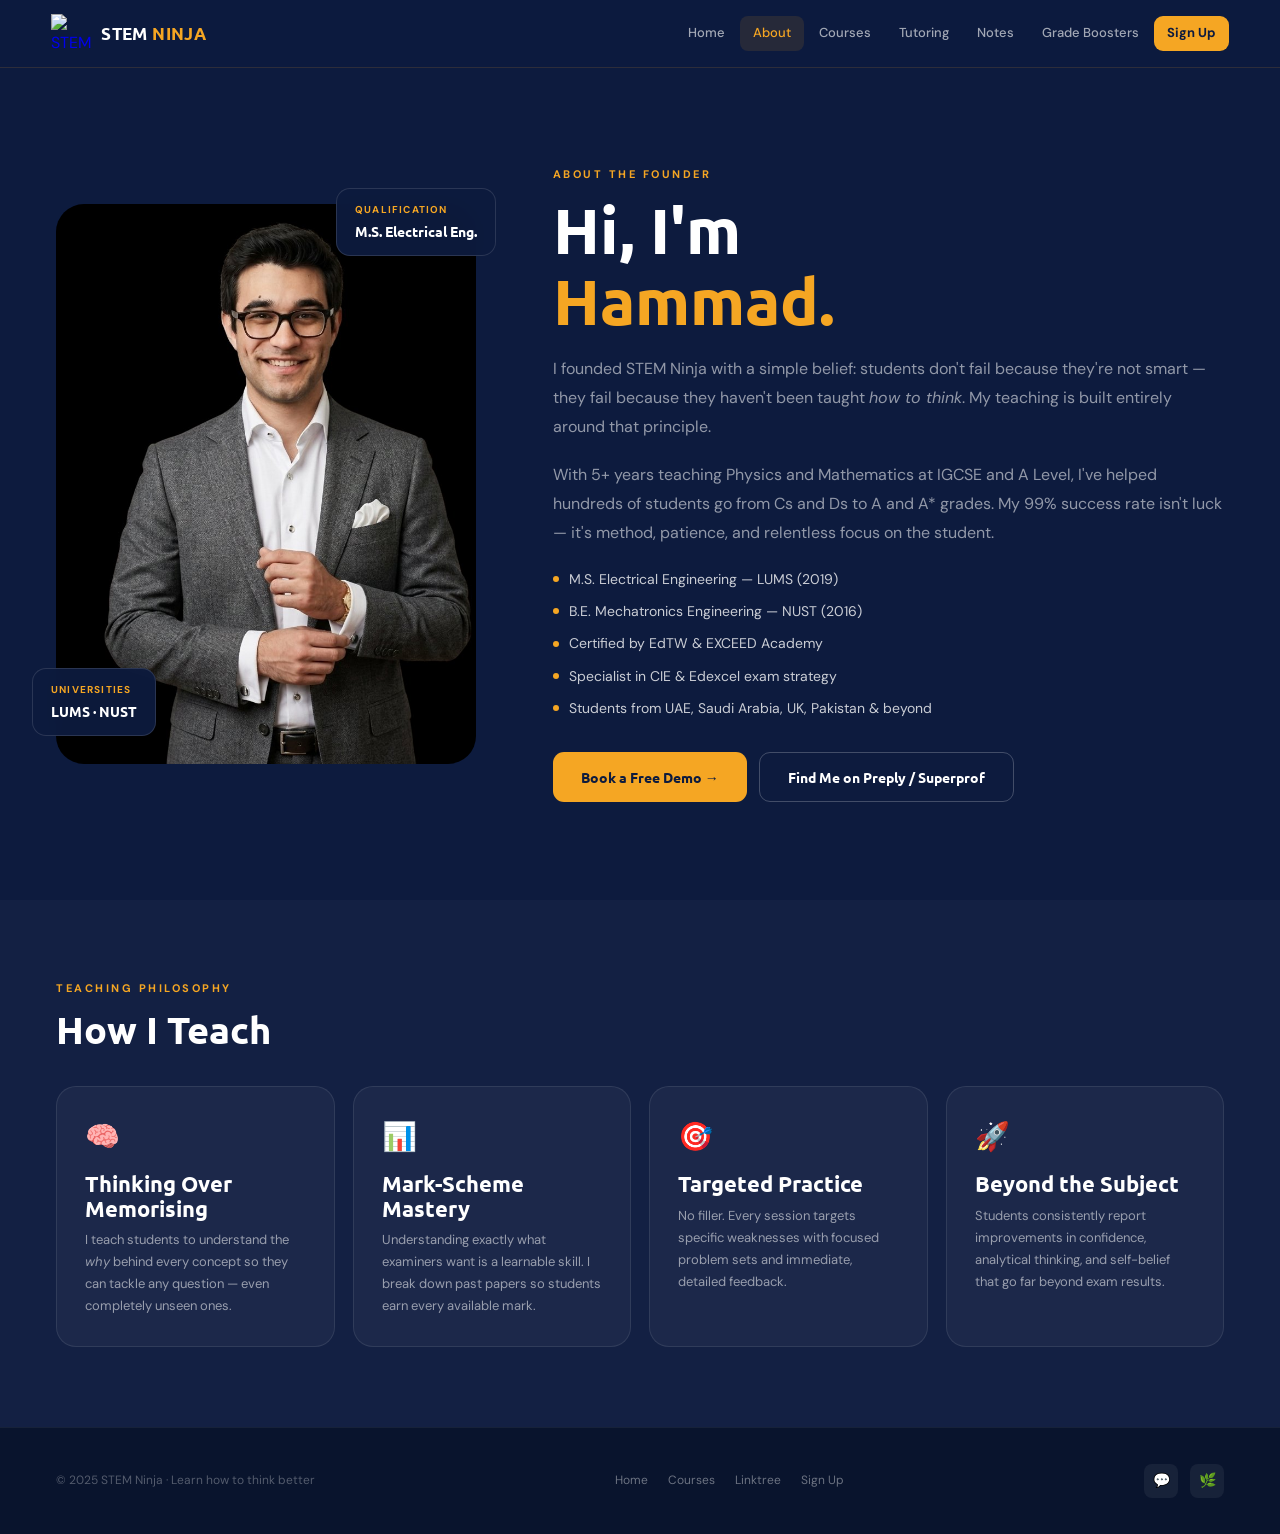
==== pages/about.html @ 081ce27f "Add files via upload" ====
<!DOCTYPE html>
<html lang="en">
<head>
<meta charset="UTF-8">
<meta name="viewport" content="width=device-width, initial-scale=1.0">
<title>About — STEM Ninja</title>
<link rel="stylesheet" href="../assets/style.css">
<style>
.about-hero {
  padding: clamp(52px,8vw,88px) clamp(16px,5vw,56px);
  display: grid;
  grid-template-columns: 420px 1fr;
  gap: clamp(32px,6vw,80px);
  align-items: center;
  min-height: calc(100vh - 68px);
}
.photo-wrap { position:relative; }
.photo-frame {
  width:100%;
  aspect-ratio: 3/4;
  border-radius: 28px;
  overflow: hidden;
  background: transparent;
  position: relative;
}
.photo-frame img {
  width:100%; height:100%;
  object-fit: cover;
  object-position: center top;
  display:block;
}
.photo-credential {
  position:absolute;
  background: rgba(13,27,62,.94);
  border:1px solid rgba(255,255,255,.12);
  border-radius:14px; padding:13px 18px;
  backdrop-filter:blur(12px);
}
.photo-credential.tr { top:-16px; right:-20px; }
.photo-credential.bl { bottom:28px; left:-24px; }
.cred-label { font-size:10px; font-weight:700; letter-spacing:1.2px; text-transform:uppercase; color:var(--gold); }
.cred-value { font-family:'Ubuntu',sans-serif; font-weight:700; font-size:14px; margin-top:2px; }

.about-body { font-size:16px; line-height:1.8; color:var(--muted); margin-bottom:20px; }
.quals { display:flex; flex-direction:column; gap:10px; margin-bottom:32px; }
.qual { display:flex; align-items:center; gap:10px; font-size:14px; color:rgba(255,255,255,.78); }
.qual-dot { width:6px; height:6px; border-radius:50%; background:var(--gold); flex-shrink:0; }
.btn-row { display:flex; gap:12px; flex-wrap:wrap; }

.phil-section { padding: clamp(48px,7vw,80px) clamp(16px,5vw,56px); background:rgba(255,255,255,.025); }
.phil-grid { display:grid; grid-template-columns:repeat(auto-fit,minmax(260px,1fr)); gap:18px; margin-top:36px; }
.phil-card { padding:28px; }
.phil-icon { font-size:28px; margin-bottom:12px; }
.phil-card h3 { margin-bottom:8px; }
.phil-card p { font-size:13px; color:var(--muted); line-height:1.7; }

@media(max-width:900px) {
  .about-hero { grid-template-columns:1fr; }
  .photo-frame { max-width:340px; margin:0 auto; }
  .photo-credential.tr { top:-10px; right:-8px; }
  .photo-credential.bl { bottom:16px; left:-8px; }
}
</style>
</head>
<body>
<div id="nav-placeholder"></div>
<div class="page-wrap">

  <section class="about-hero">
    <div class="photo-wrap">
      <div class="photo-frame">
        <img src="../assets/hammad_grey.png" alt="Hammad Iftikhar — Founder of STEM Ninja">
      </div>
      <div class="photo-credential tr">
        <div class="cred-label">Qualification</div>
        <div class="cred-value">M.S. Electrical Eng.</div>
      </div>
      <div class="photo-credential bl">
        <div class="cred-label">Universities</div>
        <div class="cred-value">LUMS · NUST</div>
      </div>
    </div>

    <div>
      <span class="label">About the Founder</span>
      <h1 style="margin-bottom:18px">Hi, I'm<br><span style="color:var(--gold)">Hammad.</span></h1>
      <p class="about-body">
        I founded STEM Ninja with a simple belief: students don't fail because they're not smart — they fail because they haven't been taught <em>how to think</em>. My teaching is built entirely around that principle.
      </p>
      <p class="about-body">
        With 5+ years teaching Physics and Mathematics at IGCSE and A Level, I've helped hundreds of students go from Cs and Ds to A and A* grades. My 99% success rate isn't luck — it's method, patience, and relentless focus on the student.
      </p>
      <div class="quals">
        <div class="qual"><div class="qual-dot"></div>M.S. Electrical Engineering — LUMS (2019)</div>
        <div class="qual"><div class="qual-dot"></div>B.E. Mechatronics Engineering — NUST (2016)</div>
        <div class="qual"><div class="qual-dot"></div>Certified by EdTW &amp; EXCEED Academy</div>
        <div class="qual"><div class="qual-dot"></div>Specialist in CIE &amp; Edexcel exam strategy</div>
        <div class="qual"><div class="qual-dot"></div>Students from UAE, Saudi Arabia, UK, Pakistan &amp; beyond</div>
      </div>
      <div class="btn-row">
        <a class="btn btn-gold"    href="signup.html">Book a Free Demo →</a>
        <a class="btn btn-outline" href="tutoring.html">Find Me on Preply / Superprof</a>
      </div>
    </div>
  </section>

  <section class="phil-section">
    <span class="label">Teaching Philosophy</span>
    <h2>How I Teach</h2>
    <div class="phil-grid">
      <div class="card phil-card">
        <div class="phil-icon">🧠</div>
        <h3>Thinking Over Memorising</h3>
        <p>I teach students to understand the <em>why</em> behind every concept so they can tackle any question — even completely unseen ones.</p>
      </div>
      <div class="card phil-card">
        <div class="phil-icon">📊</div>
        <h3>Mark-Scheme Mastery</h3>
        <p>Understanding exactly what examiners want is a learnable skill. I break down past papers so students earn every available mark.</p>
      </div>
      <div class="card phil-card">
        <div class="phil-icon">🎯</div>
        <h3>Targeted Practice</h3>
        <p>No filler. Every session targets specific weaknesses with focused problem sets and immediate, detailed feedback.</p>
      </div>
      <div class="card phil-card">
        <div class="phil-icon">🚀</div>
        <h3>Beyond the Subject</h3>
        <p>Students consistently report improvements in confidence, analytical thinking, and self-belief that go far beyond exam results.</p>
      </div>
    </div>
  </section>

</div>

<footer>
  <p>© 2025 STEM Ninja · Learn how to think better</p>
  <div class="footer-links">
    <a href="../index.html">Home</a>
    <a href="courses.html">Courses</a>
    <a href="https://linktr.ee/stemninja" target="_blank">Linktree</a>
    <a href="signup.html">Sign Up</a>
  </div>
  <div class="footer-social">
    <a href="https://wa.me/923230109633" target="_blank">💬</a>
    <a href="https://linktr.ee/stemninja" target="_blank">🌿</a>
  </div>
</footer>

<script src="../assets/nav.js"></script>
</body>
</html>
---- assets/style.css ----
/* ═══════════════════════════════════════
   STEM NINJA — Global Stylesheet
   Font: Ubuntu (headings) + DM Sans (body)
═══════════════════════════════════════ */
@import url('https://fonts.googleapis.com/css2?family=Ubuntu:ital,wght@0,300;0,400;0,500;0,700;1,400&family=DM+Sans:opsz,wght@9..40,300;9..40,400;9..40,500&display=swap');

:root {
  --navy:     #0d1b3e;
  --navy-mid: #152652;
  --gold:     #f5a623;
  --gold-lt:  #ffd06a;
  --red:      #e8394a;
  --white:    #ffffff;
  --off:      #f7f5f0;
  --muted:    rgba(255,255,255,0.55);
  --border:   rgba(255,255,255,0.09);
}

/* ── RESET ── */
*, *::before, *::after { margin:0; padding:0; box-sizing:border-box; }
html { scroll-behavior:smooth; }
body {
  font-family: 'DM Sans', sans-serif;
  background: var(--navy);
  color: var(--white);
  min-height: 100vh;
  overflow-x: hidden;
  font-size: 16px;
  line-height: 1.6;
}
img { max-width:100%; display:block; }
a { text-decoration:none; }

/* ── NAV ── */
nav {
  position: fixed; top:0; left:0; right:0; z-index:200;
  height: 68px;
  display: flex; align-items: center; justify-content: space-between;
  padding: 0 clamp(16px, 4vw, 52px);
  background: rgba(13,27,62,0.97);
  backdrop-filter: blur(18px);
  border-bottom: 1px solid rgba(245,166,35,0.14);
}
.nav-logo {
  display: flex; align-items: center; gap: 10px;
  cursor: pointer; text-decoration: none;
  flex-shrink: 0;
}
.nav-logo img { height:40px; width:40px; object-fit:contain; }
.nav-logo-text {
  font-family: 'Ubuntu', sans-serif;
  font-weight: 700; font-size: 17px;
  color: var(--white); letter-spacing: 0.4px;
}
.nav-logo-text span { color: var(--gold); }

.nav-links {
  display: flex; align-items: center;
  gap: 2px; list-style: none;
}
.nav-links a {
  font-family: 'DM Sans', sans-serif;
  font-size: 13px; font-weight: 500;
  color: rgba(255,255,255,0.62);
  padding: 7px 13px; border-radius: 8px;
  transition: all .2s; cursor: pointer; display:block;
}
.nav-links a:hover,
.nav-links a.active { color:var(--white); background:rgba(245,166,35,0.11); }
.nav-links a.active  { color:var(--gold); }
.nav-cta {
  background: var(--gold) !important;
  color: var(--navy) !important;
  font-weight: 700 !important;
  border-radius: 9px !important;
}
.nav-cta:hover { background: var(--gold-lt) !important; }

/* Hamburger */
.nav-hamburger {
  display: none; flex-direction: column; gap:5px;
  background: none; border: none; cursor: pointer; padding: 4px;
}
.nav-hamburger span {
  display: block; width:24px; height:2px;
  background: var(--white); border-radius:2px;
  transition: all .3s;
}
.nav-mobile {
  display: none; flex-direction: column;
  background: rgba(13,27,62,0.98);
  border-bottom: 1px solid rgba(245,166,35,0.14);
  padding: 12px 20px 20px;
  position: fixed; top:68px; left:0; right:0; z-index:199;
}
.nav-mobile.open { display:flex; }
.nav-mobile a {
  font-size: 15px; font-weight: 500;
  color: rgba(255,255,255,0.72);
  padding: 11px 8px;
  border-bottom: 1px solid rgba(255,255,255,0.06);
  cursor: pointer;
}
.nav-mobile a.active { color:var(--gold); }
.nav-mobile a:last-child { border:none; }

/* ── PAGE WRAPPER ── */
.page-wrap { padding-top: 68px; min-height: 100vh; }

/* ── TYPOGRAPHY ── */
h1,h2,h3,h4 { font-family:'Ubuntu',sans-serif; line-height:1.12; }
h1 { font-size: clamp(34px,5vw,64px); font-weight:700; }
h2 { font-size: clamp(24px,3vw,38px); font-weight:700; }
h3 { font-size: clamp(17px,2vw,22px); font-weight:700; }

.label {
  font-family:'DM Sans',sans-serif;
  font-size:11px; font-weight:700;
  letter-spacing:2.5px; text-transform:uppercase;
  color:var(--gold); margin-bottom:10px;
  display:block;
}
.muted { color: var(--muted); }

/* ── BUTTONS ── */
.btn {
  display: inline-flex; align-items:center; gap:7px;
  font-family: 'Ubuntu', sans-serif;
  font-weight: 700; font-size: 14px;
  border-radius: 11px; border: none;
  padding: 13px 28px;
  cursor: pointer; transition: all .2s;
  text-decoration: none; white-space:nowrap;
}
.btn-gold  { background:var(--gold); color:var(--navy); }
.btn-gold:hover { background:var(--gold-lt); transform:translateY(-2px); box-shadow:0 10px 28px rgba(245,166,35,.3); }
.btn-outline { background:transparent; color:var(--white); border:1px solid rgba(255,255,255,.22); }
.btn-outline:hover { border-color:rgba(255,255,255,.5); background:rgba(255,255,255,.06); }
.btn-outline-gold { background:transparent; color:var(--gold); border:1px solid rgba(245,166,35,.35); }
.btn-outline-gold:hover { background:rgba(245,166,35,.1); border-color:var(--gold); }
.btn-sm { padding:9px 18px; font-size:12px; border-radius:8px; }

/* Resource badges */
.res-row { display:flex; gap:10px; flex-wrap:wrap; margin-top:14px; }
.res-btn {
  display:inline-flex; align-items:center; gap:6px;
  font-size:11px; font-weight:700; letter-spacing:.4px;
  padding:7px 14px; border-radius:7px;
  border:none; cursor:pointer; text-decoration:none;
  transition: all .2s;
}
.res-free { background:rgba(46,204,113,.14); color:#2ecc71; border:1px solid rgba(46,204,113,.28); }
.res-free:hover { background:rgba(46,204,113,.24); }
.res-paid { background:rgba(245,166,35,.13); color:var(--gold); border:1px solid rgba(245,166,35,.28); }
.res-paid:hover { background:rgba(245,166,35,.22); }
.res-dot { width:5px; height:5px; border-radius:50%; flex-shrink:0; }
.res-free .res-dot { background:#2ecc71; }
.res-paid .res-dot { background:var(--gold); }

/* ── SECTIONS ── */
.section { padding: clamp(52px,8vw,88px) clamp(16px,5vw,56px); }
.section-alt { background: rgba(255,255,255,.025); }

/* ── CARDS ── */
.card {
  background: rgba(255,255,255,.04);
  border: 1px solid var(--border);
  border-radius: 20px;
  padding: 28px;
  transition: all .3s;
}
.card:hover {
  border-color: rgba(245,166,35,.24);
  background: rgba(245,166,35,.05);
  transform: translateY(-3px);
}

/* ── GRID HELPERS ── */
.grid-2 { display:grid; grid-template-columns:repeat(2,1fr); gap:20px; }
.grid-3 { display:grid; grid-template-columns:repeat(3,1fr); gap:20px; }
.grid-4 { display:grid; grid-template-columns:repeat(4,1fr); gap:20px; }
.grid-auto { display:grid; grid-template-columns:repeat(auto-fit,minmax(280px,1fr)); gap:20px; }

/* ── FOOTER ── */
footer {
  background: rgba(0,0,0,.28);
  border-top: 1px solid rgba(255,255,255,.06);
  padding: 36px clamp(16px,5vw,56px);
  display: flex; align-items:center;
  justify-content: space-between; flex-wrap:wrap; gap:16px;
}
footer p { font-size:12px; color:rgba(255,255,255,.3); }
.footer-links { display:flex; gap:20px; flex-wrap:wrap; }
.footer-links a { font-size:12px; color:rgba(255,255,255,.4); transition:color .2s; cursor:pointer; }
.footer-links a:hover { color:var(--gold); }
.footer-social { display:flex; gap:12px; }
.footer-social a {
  width:34px; height:34px; border-radius:8px;
  background:rgba(255,255,255,.06);
  display:flex; align-items:center; justify-content:center;
  font-size:14px; transition:all .2s;
}
.footer-social a:hover { background:rgba(245,166,35,.15); }

/* ── PLATFORM BADGES ── */
.platform-badge {
  display:inline-flex; align-items:center; gap:5px;
  font-size:10px; font-weight:700; letter-spacing:1.2px; text-transform:uppercase;
  padding:3px 9px; border-radius:5px; margin-bottom:12px;
}
.badge-google   { background:rgba(66,133,244,.14); color:#4285f4; }
.badge-preply   { background:rgba(245,166,35,.13);  color:var(--gold); }
.badge-superprof{ background:rgba(232,57,74,.12);   color:#f07888; }
.badge-youtube  { background:rgba(255,0,0,.11);     color:#ff5555; }

/* ── FORM ── */
.form-group { margin-bottom:16px; }
.form-label { display:block; font-size:12px; font-weight:600; color:rgba(255,255,255,.62); margin-bottom:6px; }
.form-input, .form-select, .form-textarea {
  width:100%;
  background:rgba(255,255,255,.06);
  border:1px solid rgba(255,255,255,.11);
  border-radius:10px;
  padding:11px 14px;
  font-family:'DM Sans',sans-serif; font-size:14px;
  color:var(--white); outline:none; transition:all .2s;
  -webkit-appearance:none;
}
.form-input:focus, .form-select:focus, .form-textarea:focus {
  border-color:var(--gold);
  background:rgba(245,166,35,.05);
}
.form-select option { background:var(--navy); color:var(--white); }
.form-textarea { resize:vertical; min-height:90px; }
.form-submit {
  width:100%;
  background:var(--gold); color:var(--navy);
  font-family:'Ubuntu',sans-serif; font-weight:700; font-size:16px;
  border:none; border-radius:12px; padding:15px;
  cursor:pointer; transition:all .2s; margin-top:6px;
}
.form-submit:hover { background:var(--gold-lt); transform:translateY(-1px); box-shadow:0 8px 24px rgba(245,166,35,.3); }
.form-submit:disabled { background:#555; color:#999; transform:none; box-shadow:none; cursor:not-allowed; }

/* ── ANIMATIONS ── */
@keyframes fadeUp { from{opacity:0;transform:translateY(20px);} to{opacity:1;transform:translateY(0);} }
@keyframes spin    { to{transform:rotate(360deg);} }
.anim-1 { animation:fadeUp .55s .05s ease both; }
.anim-2 { animation:fadeUp .55s .15s ease both; }
.anim-3 { animation:fadeUp .55s .25s ease both; }
.anim-4 { animation:fadeUp .55s .35s ease both; }

/* ── RESPONSIVE ── */
@media (max-width:1024px) {
  .grid-4 { grid-template-columns:repeat(2,1fr); }
}
@media (max-width:768px) {
  .nav-links    { display:none; }
  .nav-hamburger{ display:flex; }
  .grid-2, .grid-3, .grid-4 { grid-template-columns:1fr; }
}
@media (max-width:480px) {
  h1 { font-size:clamp(28px,8vw,40px); }
  .btn { padding:12px 22px; font-size:13px; }
}
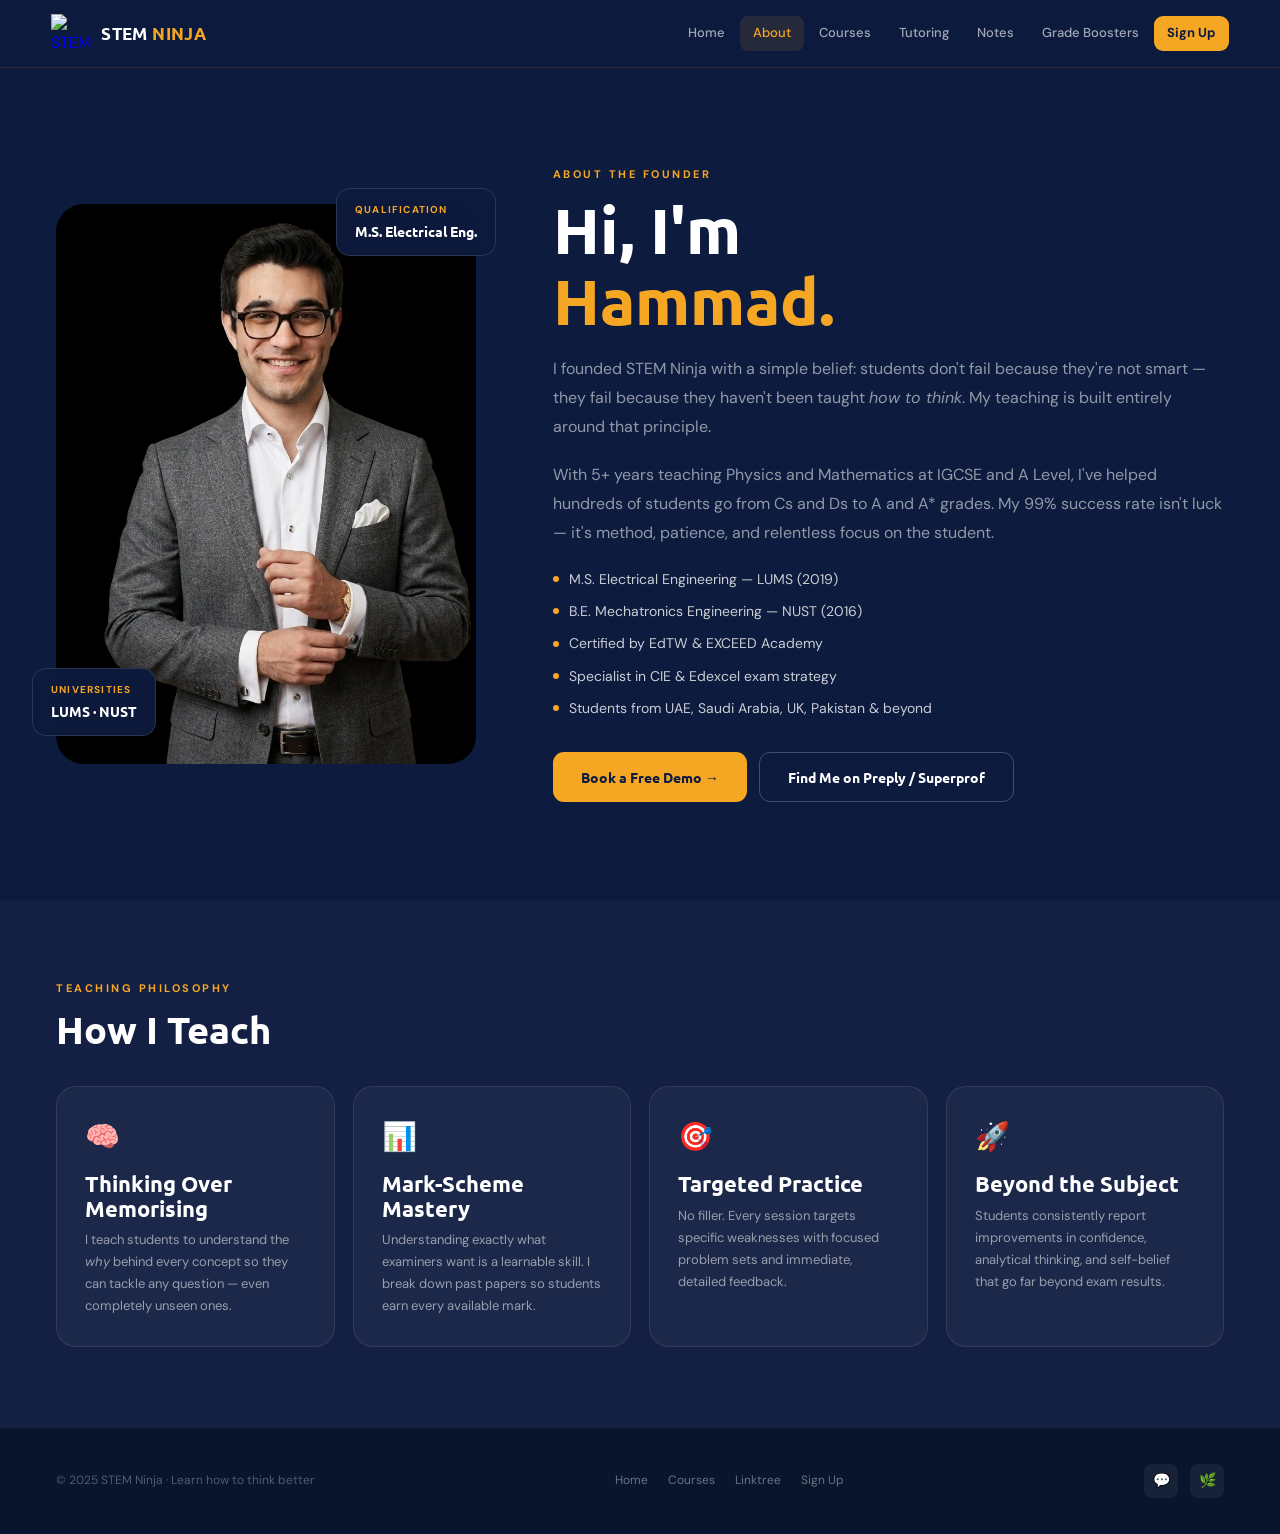
==== commit 13c17e28: "Change background color of about page photo frame" ====
--- a/pages/about.html
+++ b/pages/about.html
@@ -20,7 +20,7 @@
   aspect-ratio: 3/4;
   border-radius: 28px;
   overflow: hidden;
-  background: transparent;
+  background: #0d1b3e;
   position: relative;
 }
 .photo-frame img {
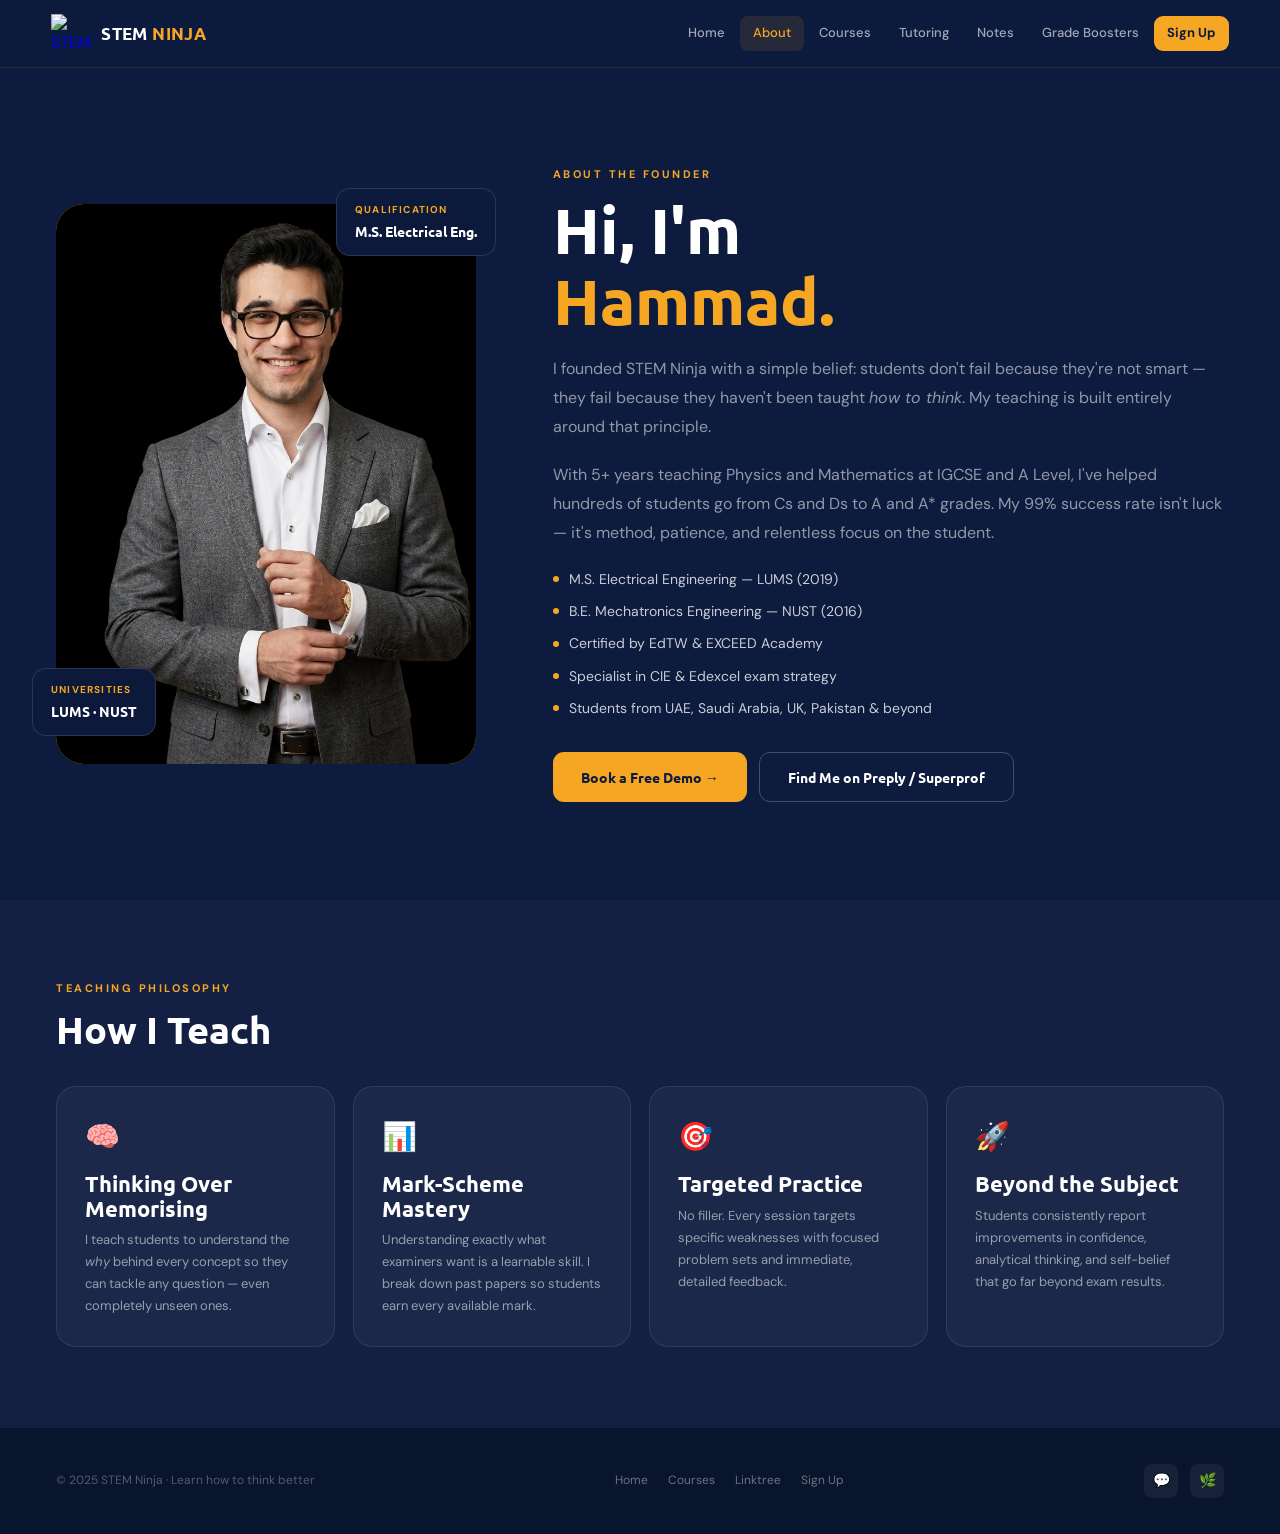
==== commit e06d27d6: "Change background color from dark to yellow" ====
--- a/pages/about.html
+++ b/pages/about.html
@@ -20,7 +20,7 @@
   aspect-ratio: 3/4;
   border-radius: 28px;
   overflow: hidden;
-  background: #0d1b3e;
+  background: #dbb507;
   position: relative;
 }
 .photo-frame img {
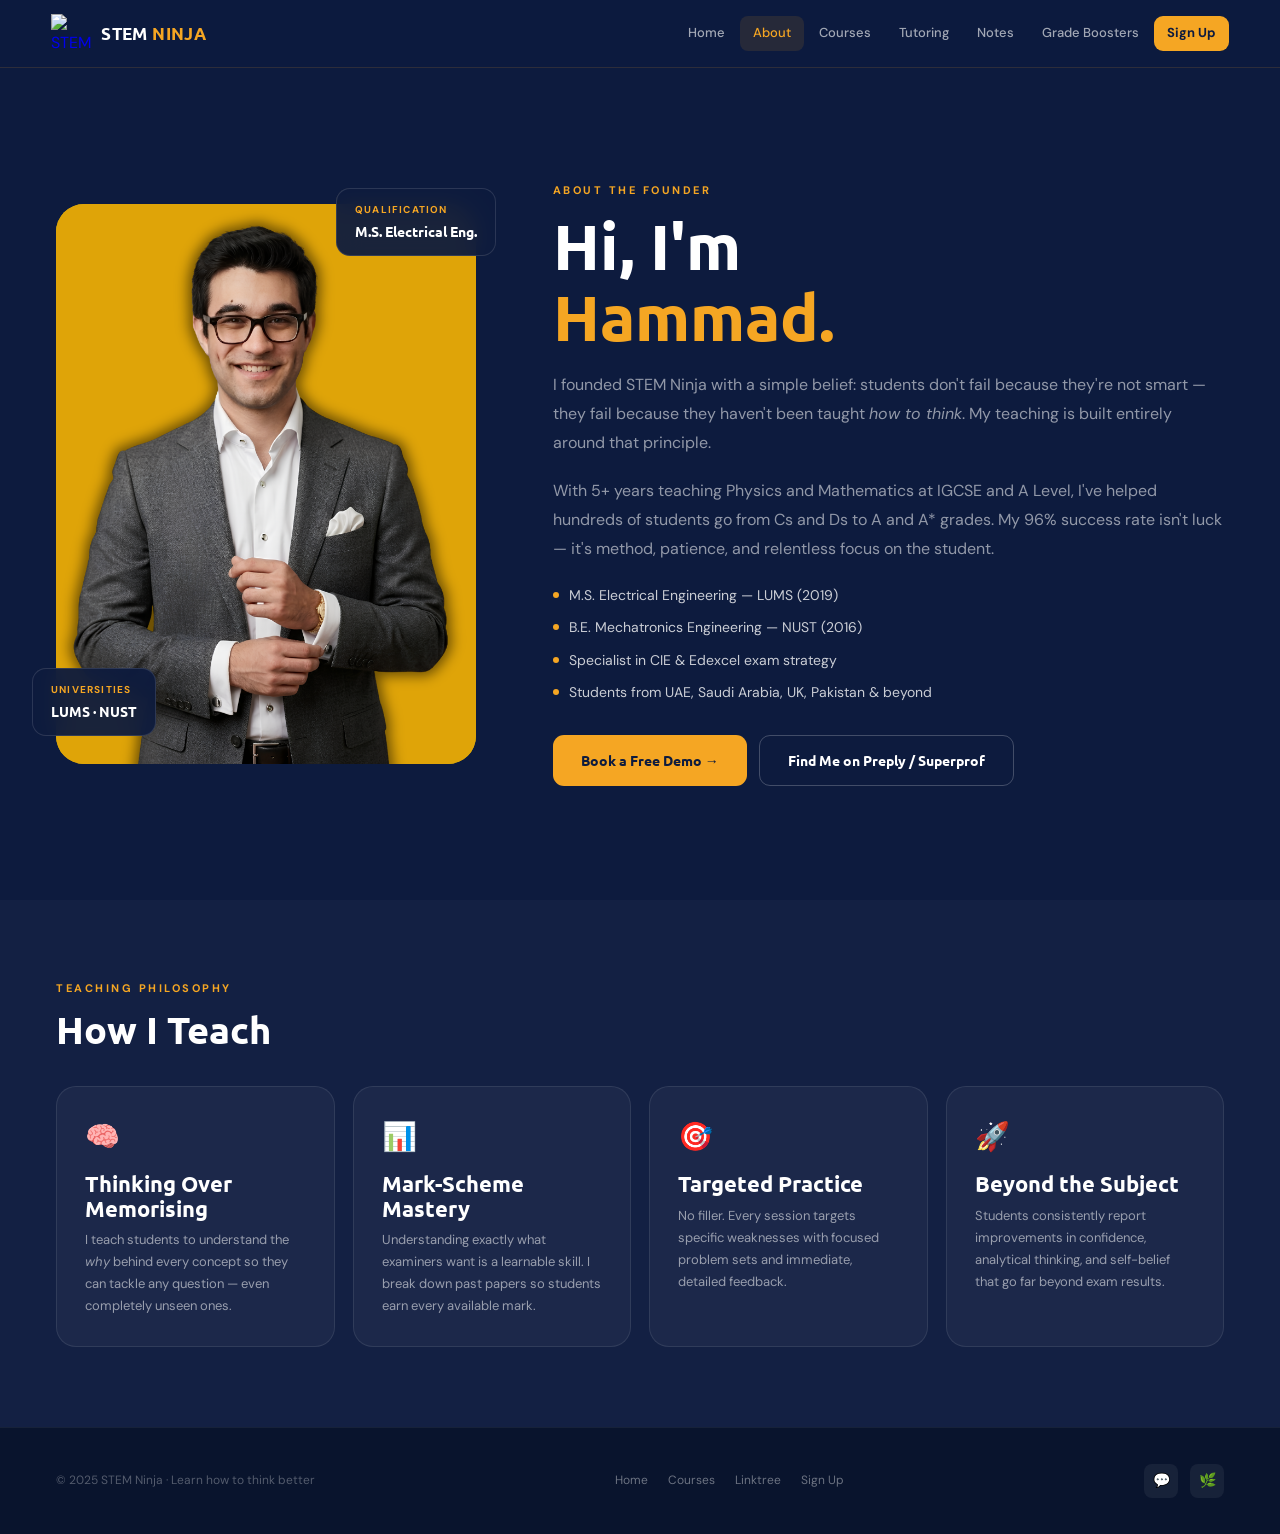
==== commit 2ac2ee5a: "Revise success rate and qualifications in about page Updated success rate from 99% to 96% and remove" ====
--- a/pages/about.html
+++ b/pages/about.html
@@ -88,12 +88,11 @@
         I founded STEM Ninja with a simple belief: students don't fail because they're not smart — they fail because they haven't been taught <em>how to think</em>. My teaching is built entirely around that principle.
       </p>
       <p class="about-body">
-        With 5+ years teaching Physics and Mathematics at IGCSE and A Level, I've helped hundreds of students go from Cs and Ds to A and A* grades. My 99% success rate isn't luck — it's method, patience, and relentless focus on the student.
+        With 5+ years teaching Physics and Mathematics at IGCSE and A Level, I've helped hundreds of students go from Cs and Ds to A and A* grades. My 96% success rate isn't luck — it's method, patience, and relentless focus on the student.
       </p>
       <div class="quals">
         <div class="qual"><div class="qual-dot"></div>M.S. Electrical Engineering — LUMS (2019)</div>
         <div class="qual"><div class="qual-dot"></div>B.E. Mechatronics Engineering — NUST (2016)</div>
-        <div class="qual"><div class="qual-dot"></div>Certified by EdTW &amp; EXCEED Academy</div>
         <div class="qual"><div class="qual-dot"></div>Specialist in CIE &amp; Edexcel exam strategy</div>
         <div class="qual"><div class="qual-dot"></div>Students from UAE, Saudi Arabia, UK, Pakistan &amp; beyond</div>
       </div>
